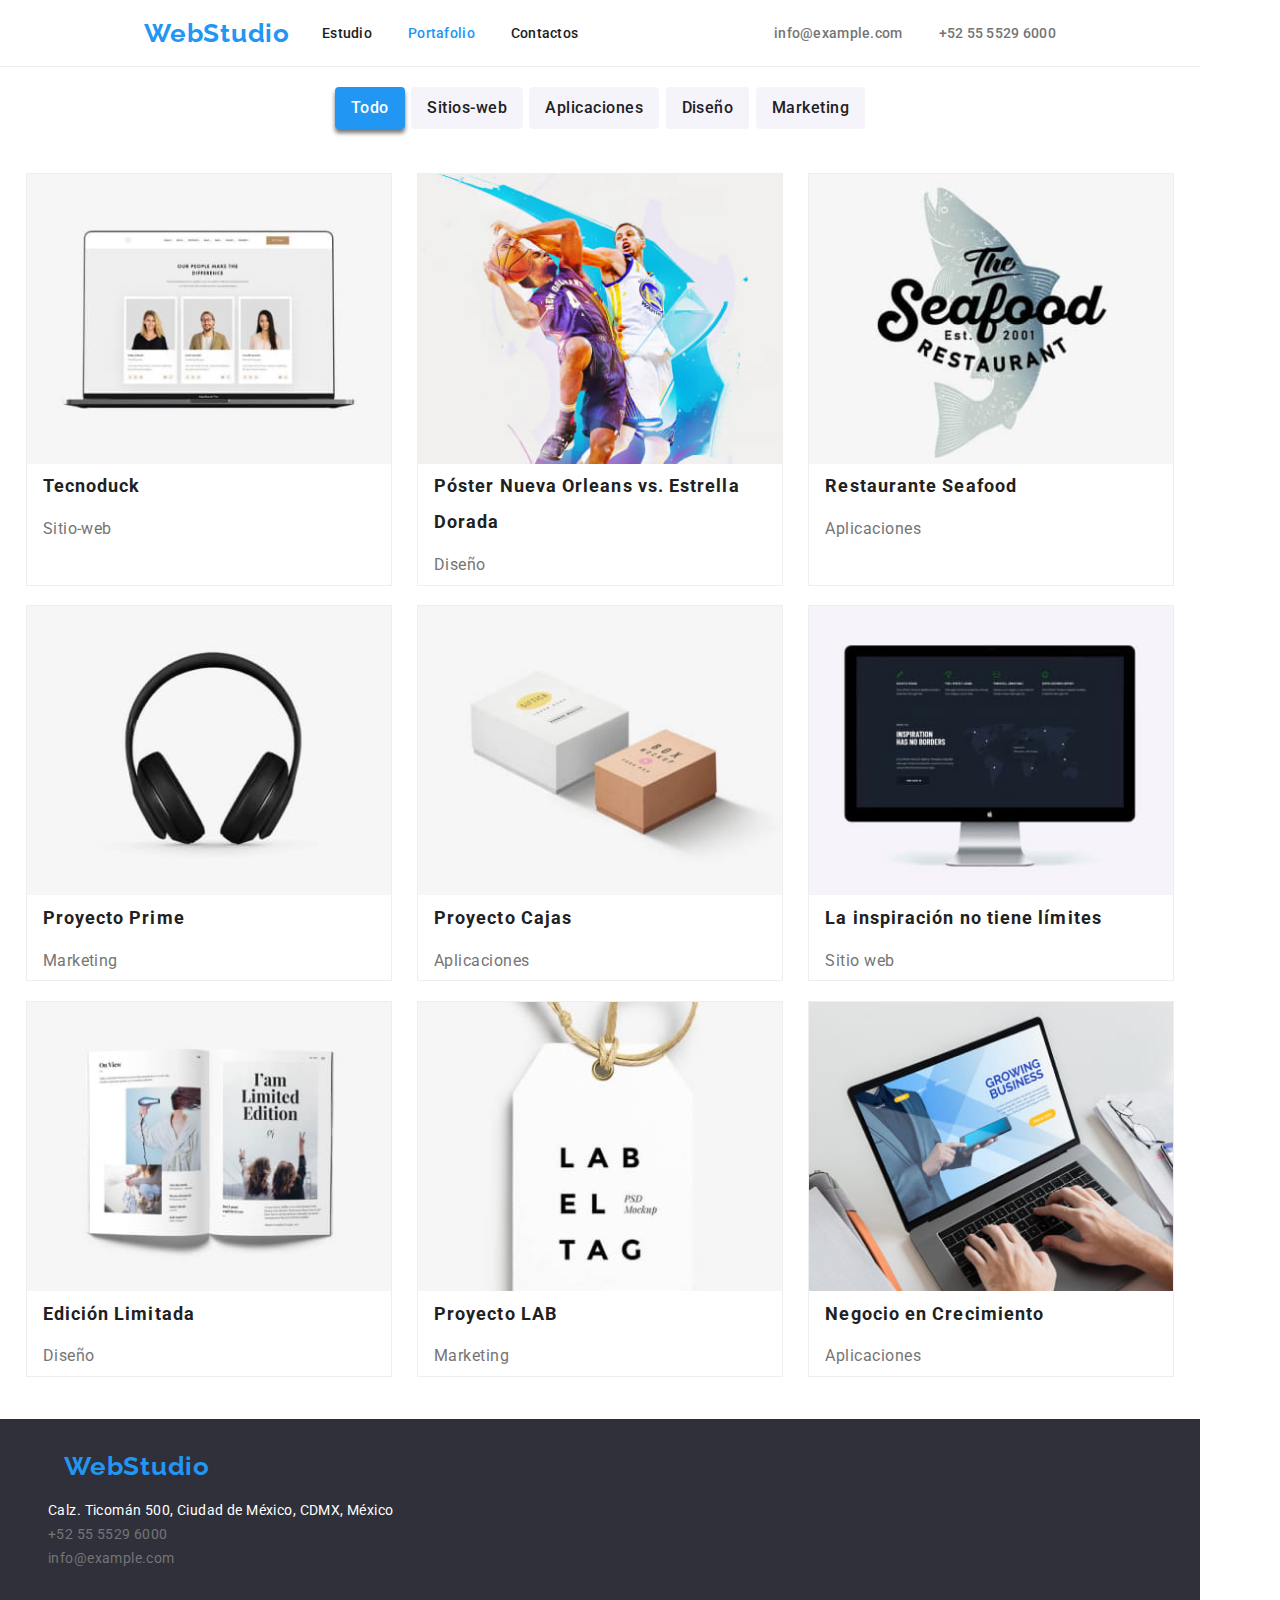
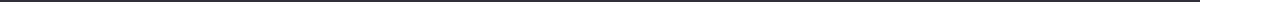
==== portfolio.html @ c77bddb0 "Primera entrega hw 3" ====
<!DOCTYPE html>
<html lang="es">
  <head>
    <meta charset="UTF-8" />
    <meta http-equiv="X-UA-Compatible" content="IE=edge" />
    <meta name="viewport" content="width=device-width, initial-scale=1.0" />
    <link rel="stylesheet" href="./css/styles.css" />
    <link
      rel="stylesheet"
      href="https://cdnjs.cloudflare.com/ajax/libs/modern-normalize/1.0.0/modern-normalize.min.css"
    />
    <link rel="preconnect" href="https://fonts.googleapis.com" />
    <link rel="preconnect" href="https://fonts.gstatic.com" crossorigin />
    <link
      href="https://fonts.googleapis.com/css2?family=Raleway:wght@700&family=Roboto:wght@400;500;700;900&display=swap"
      rel="stylesheet"
    />
    <title>Portafolio</title>
  </head>
  <body>
    <div class="container">
      <header class="barcontainer">
        <div class="navigation">
          <div class="logo-container">
            <a href="./index.html" class="logo" title="WebStudio Home"
              >WebStudio</a
            >
          </div>
          <nav id="pages">
            <ul>
              <li><a href="./index.html" title="Estudio">Estudio</a></li>
              <li>
                <a
                  href="./portfolio.html"
                  class="currentpage"
                  title="Portafolio"
                  >Portafolio</a
                >
              </li>
              <li><a href="#" title="Contactos">Contactos</a></li>
            </ul>
          </nav>
        </div>
        <ul id="contact">
          <li>
            <a
              class="contact-info"
              href="mailto:info@example.com"
              title="WebStudio mail"
              >info@example.com</a
            >
          </li>
          <li>
            <a
              class="contact-info"
              href="tel:+525555296000"
              title="WebStudio phone"
              >+52 55 5529 6000</a
            >
          </li>
        </ul>
      </header>
      <main>
        <section>
          <ul class="filterselect">
            <li>
              <button class="filterbutton activefilter" type="button">
                Todo
              </button>
            </li>
            <li>
              <button class="filterbutton" type="button">Sitios-web</button>
            </li>
            <li>
              <button class="filterbutton" type="button">Aplicaciones</button>
            </li>
            <li><button class="filterbutton" type="button">Diseño</button></li>
            <li>
              <button class="filterbutton" type="button">Marketing</button>
            </li>
          </ul>
          <ul class="cards-container">
            <li class="card">
              <img
                src="./images/port_tecnoduck_site.jpg"
                alt="Tecnoduck"
                width="366"
                height="290"
              />
              <div class="card-body">
                <h3>Tecnoduck</h3>
                <p>Sitio-web</p>
              </div>
            </li>
            <li class="card">
              <img
                src="./images/port_poster-novsgs.jpg"
                alt="Póster Nueva Orleans vs. Estrella Dorada"
                width="366"
                height="290"
              />
              <div class="card-body">
                <h3>Póster Nueva Orleans vs. Estrella Dorada</h3>
                <p>Diseño</p>
              </div>
            </li>
            <li class="card">
              <img
                src="./images/port_seafood_restaurant.jpg"
                alt="Restaurante Seafood"
                width="366"
                height="290"
              />
              <div class="card-body">
                <h3>Restaurante Seafood</h3>
                <p>Aplicaciones</p>
              </div>
            </li>
            <li class="card">
              <img
                src="./images/port_prime_project.jpg"
                alt="Proyecto Prime"
                width="366"
                height="290"
              />
              <div class="card-body">
                <h3>Proyecto Prime</h3>
                <p>Marketing</p>
              </div>
            </li>
            <li class="card">
              <img
                src="./images/port_boxes_project.jpg"
                alt="Proyecto Cajas"
                width="366"
                height="290"
              />
              <div class="card-body">
                <h3>Proyecto Cajas</h3>
                <p>Aplicaciones</p>
              </div>
            </li>
            <li class="card">
              <img
                src="./images/port_inspiration_project.jpg"
                alt="La inspiración no tiene límites"
                width="366"
                height="290"
              />
              <div class="card-body">
                <h3>La inspiración no tiene límites</h3>
                <p>Sitio web</p>
              </div>
            </li>
            <li class="card">
              <img
                src="./images/port_limited_edition.jpg"
                alt="Edición Limitada"
                width="366"
                height="290"
              />
              <div class="card-body">
                <h3>Edición Limitada</h3>
                <p>Diseño</p>
              </div>
            </li>
            <li class="card">
              <img
                src="./images/port_lab_project.jpg"
                alt="Proyecto LAB"
                width="366"
                height="290"
              />
              <div class="card-body">
                <h3>Proyecto LAB</h3>
                <p>Marketing</p>
              </div>
            </li>
            <li class="card">
              <img
                src="./images/port_growing_business.jpg"
                alt="Negocio en crecimiento"
                width="366"
                height="290"
              />
              <div class="card-body">
                <h3>Negocio en Crecimiento</h3>
                <p>Aplicaciones</p>
              </div>
            </li>
          </ul>
        </section>
      </main>
      <footer>
        <a href="./index.html" class="logo" title="WebStudio Home">WebStudio</a>
        <address>
          <ul>
            <li>
              <a
                class="location"
                href="https://goo.gl/maps/7iqiP8JuPV7GnrKV9"
                target="_blank"
                rel="noopener noreferrer"
                >Calz. Ticomán 500, Ciudad de México, CDMX, México</a
              >
            </li>
            <li>
              <a class="contact-info" href="tel:+525555296000"
                >+52 55 5529 6000</a
              >
            </li>
            <li>
              <a class="contact-info" href="mailto:info@example.com"
                >info@example.com</a
              >
            </li>
          </ul>
        </address>
      </footer>
    </div>
  </body>
</html>
---- css/styles.css ----
:root {
    --main-color: #2196F3;
    --teambackground-color: #F5F4FA;
    --footer-color: #2F303A;
    --heading-color: #212121;
    --paragraph-color: #757575;
    --hovereditemtext-color: #fff;
    --hoveredservicebutton-color: #188CE8;
    --border-color: #ECECEC;
    --filterbuttonback-color: #F5F4FA;
    --itemsborder-color:#EEEEEE;
}

* {
    text-decoration: none;
    list-style: none;
    font-family: 'Roboto', sans-serif;
    padding-inline-start: 0;
}

body {
    margin: 0;
}

img {
    display: block;
    max-width: 100%;
    height: auto;
}

p {
    color: var(--paragraph-color);
}

h2, h3, a {
    color: var(--heading-color);
}

header a {
    font-weight: 500;
    font-size: 14px;
    line-height: 16px;
    letter-spacing: 0.02em;
}

footer a {
    font-weight: 400;
    font-size: 14px;
    line-height: 24px;
    letter-spacing: 0.03em;
}

h2 {
    font-weight: 700;
    font-size: 36px;
    line-height: 42px;
    text-align: center;
    letter-spacing: 0.03em;
}

.container {
    max-width: 1200px;
    padding: 0;
    margin: 0;
}

.features, .services, .team {
    padding: 47px 0;
    max-width: 100%;
}

.features-box {
    padding: 0 3rem;
    margin: 0;
}

.services {
    padding: 94px 2rem;
    margin: 0;
}

.currentpage {
    color: var(--main-color);
}

.team {
    background-color: var(--teambackground-color);
    text-align: center;
}

.team-member {
    background-color: var(--hovereditemtext-color);
}

address {
    font-weight: 400;
    font-style: normal;
}

a:hover,
a:focus {
    color: var(--main-color);
}

.presentation {
    height: 600px;
    text-align: center;
    display: flex;
    justify-content: center;
    align-items: center;
}

.presentation h1{
    font-weight: 900;
    font-size: 44px;
    line-height: 60px;
    letter-spacing: 0.06em;
    text-transform: uppercase;
}

.location {
    color: var(--hovereditemtext-color);
}

.contact-info {
    color: var(--paragraph-color);
}

.logo {
    font-family: 'Raleway', sans-serif;
    color: var(--main-color);
    font-weight: 700;
    font-size: 26px;
    line-height: 31px;
    text-align: right;
    letter-spacing: 0.03em;
    margin: 0 1rem;
}

.logo-container {
    display: flex;
    align-items: center;
}

.servicebutton {
    background-color: var(--main-color);
    color: var(--hovereditemtext-color);
    border: none;
    font-weight: 700;
    font-size: 16px;
    line-height: 30px;
    align-items: center;
    text-align: center;
    vertical-align: middle;
    letter-spacing: 0.06em;
    border-radius: 4px;
    padding: 0.5rem 2rem;
}

.servicebutton:hover {
    background-color: var(--hoveredservicebutton-color);
    cursor: pointer;
}

.presentation, footer {
    background-color: var(--footer-color);
    color: var(--hovereditemtext-color);
} 

.features h3 {
    font-weight: 700;
    font-size: 14px;
    line-height: 16px;
    letter-spacing: 0.03em;
    text-transform: uppercase;
}

.team-member h3 {
    font-weight: 500;
    font-size: 16px;
    line-height: 19px;
    text-align: center;
    letter-spacing: 0.03em;
}

.services p {
    font-size: 14px;
    line-height: 24px;
    letter-spacing: 0.03em;
}

.team p {
    font-size: 16px;
    line-height: 19px;
    text-align: center;
    letter-spacing: 0.03em;
}

.barcontainer {
    padding: 0.5rem 8rem;
    display: flex;
    justify-content: space-between;
    border-bottom: 1px solid var(--border-color);
}

.navigation {
    display: flex;
}

#pages li, #contact li {
    display: inline-block;
}

#pages a, #contact a {
    padding: 2rem 1rem;
}

.features li {
    width: 250px;
    height: auto;
    padding: 0;
    margin: 10px;
    display: inline-block;
    vertical-align: top;    
}

.services h2 {
    text-align: center;
}

.services li {
    height: auto;
    margin: 10px;
    display: inline-block;
    text-align: center;
}

.team-members {
    margin: 0;
}

.team li {
    height: auto;
    width: auto;
    margin: 10px;
    display: inline-block;
    text-align: inherit;
    border-radius: 5px;
}

footer {
    padding: 2rem 3rem;
}

footer ul {
    margin-bottom: 0;
}

.filterselect {
    display: flex;
    justify-content: center;
    align-items: center;
}

.filterselect li {
    margin: 0.2rem;
    border: none;
}

.filterbutton {
    font-weight: 500;
    font-size: 16px;
    line-height: 26px;
    text-align: center;
    letter-spacing: 0.03em;
    padding: 0.5rem 1rem;
    color: var(--heading-color);
    background-color: var(--filterbuttonback-color);
    border: none;
    border-radius: 4px;
}

.filterbutton:hover {
    background-color: var(--main-color);
    color: var(--hovereditemtext-color);
    border: none;
    cursor: pointer;
    box-shadow: 0px 4px 4px var(--paragraph-color);
}

.activefilter {
    background-color: var(--main-color);
    color: var(--hovereditemtext-color);
    border: none;
    cursor: pointer;
    box-shadow: 0px 4px 4px var(--paragraph-color);
}

.cards-container {
    width: 100%;
    height: auto;
    padding: 1rem;
    display: flex;
    flex-direction: row;
    flex-wrap: wrap;
    justify-content: space-between;
}

.card {
    margin: 0.6rem;
    width: 366px;
    height: auto;
    border: 1px solid var(--itemsborder-color);
}

.card-body h3 {
    font-weight: 700;
    font-size: 18px;
    line-height: 36px;
    letter-spacing: 0.06em;
    padding: 0.3rem 1rem;
}

.card-body p {
    font-weight: 400;
    font-size: 16px;
    line-height: 30px;
    letter-spacing: 0.03em;
    padding: 0.3rem 1rem;
}

.card h3, .card p {
    margin: 0;
}
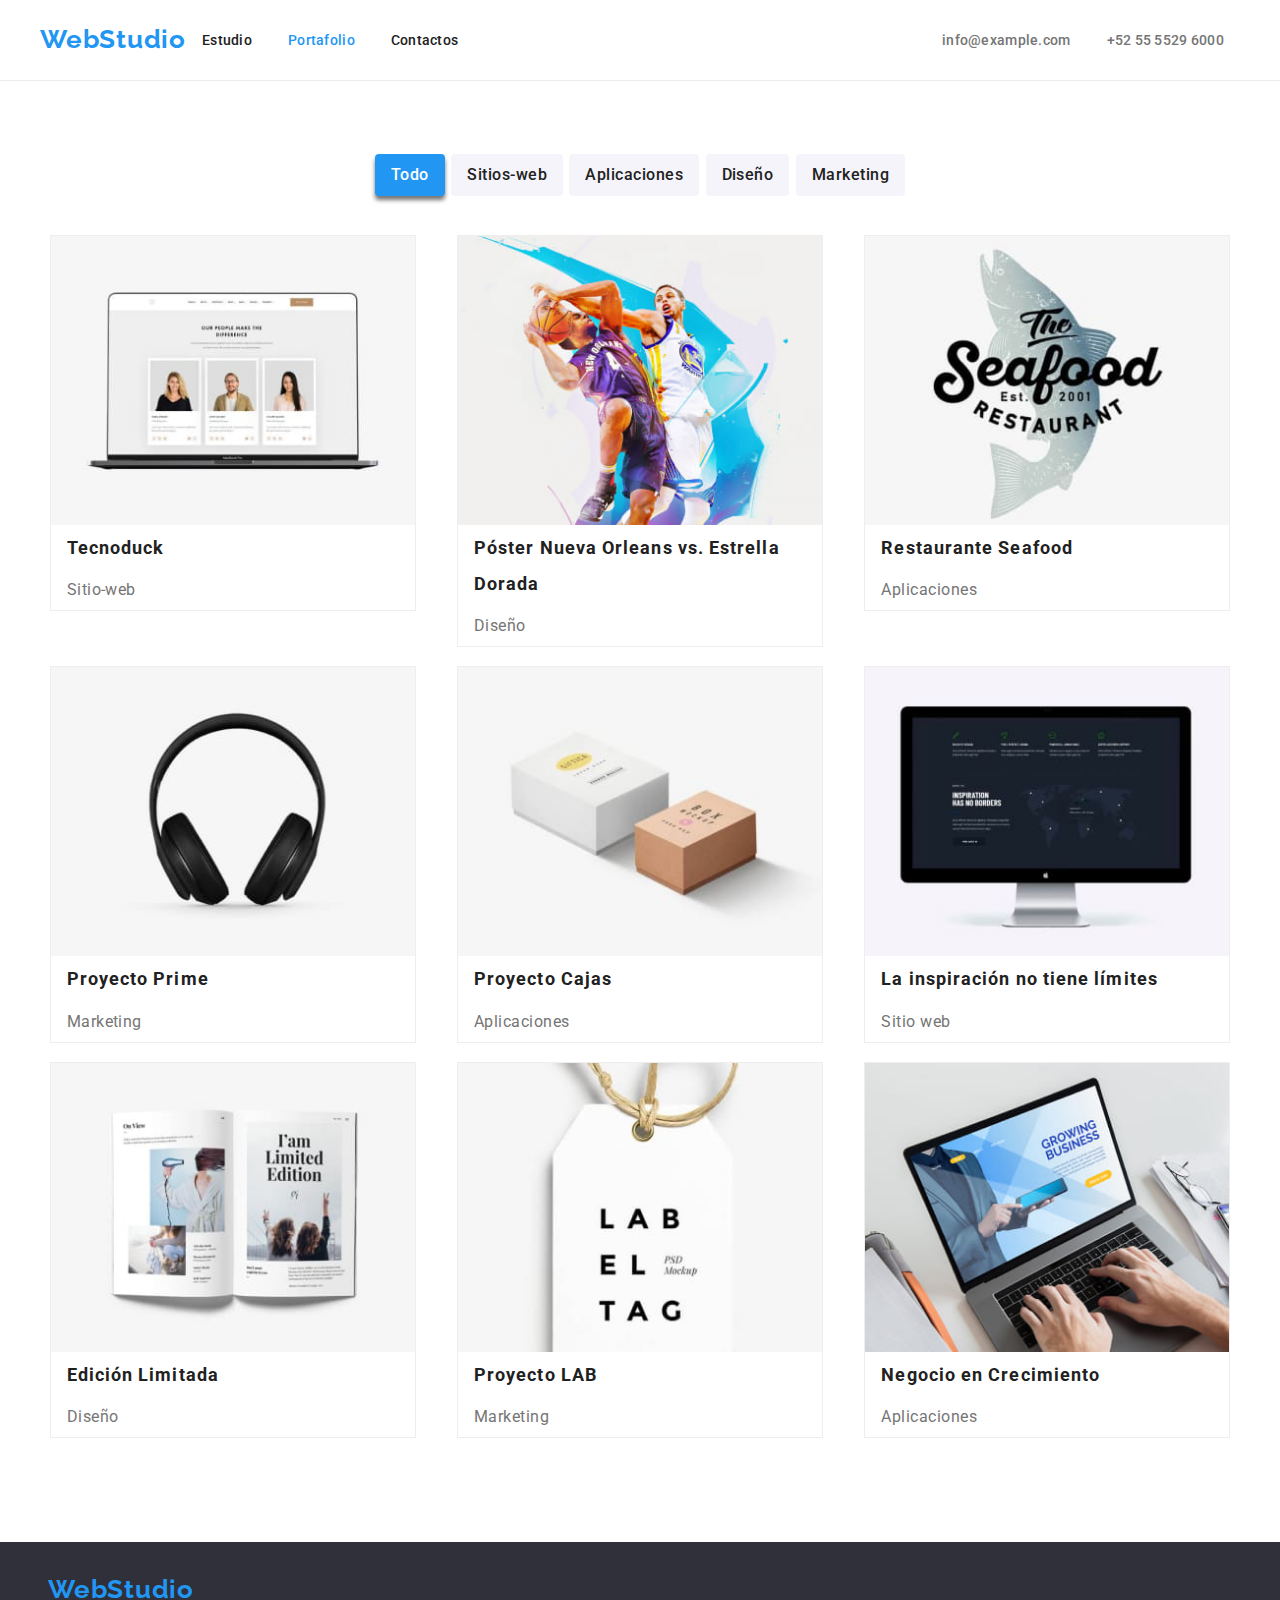
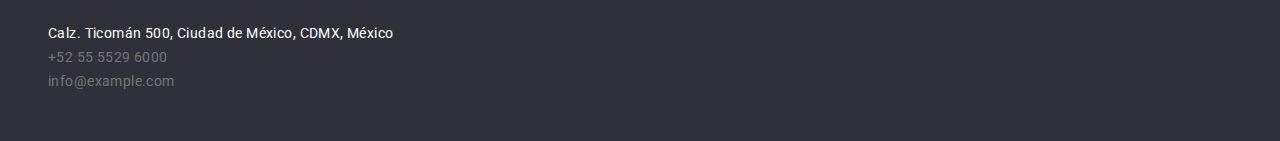
==== commit 75a684f0: "Correcciones aplicadas" ====
--- a/portfolio.html
+++ b/portfolio.html
@@ -18,8 +18,8 @@
     <title>Portafolio</title>
   </head>
   <body>
-    <div class="container">
-      <header class="barcontainer">
+    <header class="barcontainer">
+      <div class="container">
         <div class="navigation">
           <div class="logo-container">
             <a href="./index.html" class="logo" title="WebStudio Home"
@@ -59,139 +59,141 @@
             >
           </li>
         </ul>
-      </header>
-      <main>
-        <section>
-          <ul class="filterselect">
-            <li>
-              <button class="filterbutton activefilter" type="button">
-                Todo
-              </button>
-            </li>
-            <li>
-              <button class="filterbutton" type="button">Sitios-web</button>
-            </li>
-            <li>
-              <button class="filterbutton" type="button">Aplicaciones</button>
-            </li>
-            <li><button class="filterbutton" type="button">Diseño</button></li>
-            <li>
-              <button class="filterbutton" type="button">Marketing</button>
-            </li>
-          </ul>
-          <ul class="cards-container">
-            <li class="card">
-              <img
-                src="./images/port_tecnoduck_site.jpg"
-                alt="Tecnoduck"
-                width="366"
-                height="290"
-              />
-              <div class="card-body">
-                <h3>Tecnoduck</h3>
-                <p>Sitio-web</p>
-              </div>
-            </li>
-            <li class="card">
-              <img
-                src="./images/port_poster-novsgs.jpg"
-                alt="Póster Nueva Orleans vs. Estrella Dorada"
-                width="366"
-                height="290"
-              />
-              <div class="card-body">
-                <h3>Póster Nueva Orleans vs. Estrella Dorada</h3>
-                <p>Diseño</p>
-              </div>
-            </li>
-            <li class="card">
-              <img
-                src="./images/port_seafood_restaurant.jpg"
-                alt="Restaurante Seafood"
-                width="366"
-                height="290"
-              />
-              <div class="card-body">
-                <h3>Restaurante Seafood</h3>
-                <p>Aplicaciones</p>
-              </div>
-            </li>
-            <li class="card">
-              <img
-                src="./images/port_prime_project.jpg"
-                alt="Proyecto Prime"
-                width="366"
-                height="290"
-              />
-              <div class="card-body">
-                <h3>Proyecto Prime</h3>
-                <p>Marketing</p>
-              </div>
-            </li>
-            <li class="card">
-              <img
-                src="./images/port_boxes_project.jpg"
-                alt="Proyecto Cajas"
-                width="366"
-                height="290"
-              />
-              <div class="card-body">
-                <h3>Proyecto Cajas</h3>
-                <p>Aplicaciones</p>
-              </div>
-            </li>
-            <li class="card">
-              <img
-                src="./images/port_inspiration_project.jpg"
-                alt="La inspiración no tiene límites"
-                width="366"
-                height="290"
-              />
-              <div class="card-body">
-                <h3>La inspiración no tiene límites</h3>
-                <p>Sitio web</p>
-              </div>
-            </li>
-            <li class="card">
-              <img
-                src="./images/port_limited_edition.jpg"
-                alt="Edición Limitada"
-                width="366"
-                height="290"
-              />
-              <div class="card-body">
-                <h3>Edición Limitada</h3>
-                <p>Diseño</p>
-              </div>
-            </li>
-            <li class="card">
-              <img
-                src="./images/port_lab_project.jpg"
-                alt="Proyecto LAB"
-                width="366"
-                height="290"
-              />
-              <div class="card-body">
-                <h3>Proyecto LAB</h3>
-                <p>Marketing</p>
-              </div>
-            </li>
-            <li class="card">
-              <img
-                src="./images/port_growing_business.jpg"
-                alt="Negocio en crecimiento"
-                width="366"
-                height="290"
-              />
-              <div class="card-body">
-                <h3>Negocio en Crecimiento</h3>
-                <p>Aplicaciones</p>
-              </div>
-            </li>
-          </ul>
-        </section>
-      </main>
-      <footer>
+      </div>
+    </header>
+    <main>
+      <section>
+        <ul class="container filterselect">
+          <li>
+            <button class="filterbutton activefilter" type="button">
+              Todo
+            </button>
+          </li>
+          <li>
+            <button class="filterbutton" type="button">Sitios-web</button>
+          </li>
+          <li>
+            <button class="filterbutton" type="button">Aplicaciones</button>
+          </li>
+          <li><button class="filterbutton" type="button">Diseño</button></li>
+          <li>
+            <button class="filterbutton" type="button">Marketing</button>
+          </li>
+        </ul>
+        <ul class="container cards-container">
+          <li class="card">
+            <img
+              src="./images/port_tecnoduck_site.jpg"
+              alt="Tecnoduck"
+              width="366"
+              height="290"
+            />
+            <div class="card-body">
+              <h3>Tecnoduck</h3>
+              <p>Sitio-web</p>
+            </div>
+          </li>
+          <li class="card">
+            <img
+              src="./images/port_poster-novsgs.jpg"
+              alt="Póster Nueva Orleans vs. Estrella Dorada"
+              width="366"
+              height="290"
+            />
+            <div class="card-body">
+              <h3>Póster Nueva Orleans vs. Estrella Dorada</h3>
+              <p>Diseño</p>
+            </div>
+          </li>
+          <li class="card">
+            <img
+              src="./images/port_seafood_restaurant.jpg"
+              alt="Restaurante Seafood"
+              width="366"
+              height="290"
+            />
+            <div class="card-body">
+              <h3>Restaurante Seafood</h3>
+              <p>Aplicaciones</p>
+            </div>
+          </li>
+          <li class="card">
+            <img
+              src="./images/port_prime_project.jpg"
+              alt="Proyecto Prime"
+              width="366"
+              height="290"
+            />
+            <div class="card-body">
+              <h3>Proyecto Prime</h3>
+              <p>Marketing</p>
+            </div>
+          </li>
+          <li class="card">
+            <img
+              src="./images/port_boxes_project.jpg"
+              alt="Proyecto Cajas"
+              width="366"
+              height="290"
+            />
+            <div class="card-body">
+              <h3>Proyecto Cajas</h3>
+              <p>Aplicaciones</p>
+            </div>
+          </li>
+          <li class="card">
+            <img
+              src="./images/port_inspiration_project.jpg"
+              alt="La inspiración no tiene límites"
+              width="366"
+              height="290"
+            />
+            <div class="card-body">
+              <h3>La inspiración no tiene límites</h3>
+              <p>Sitio web</p>
+            </div>
+          </li>
+          <li class="card">
+            <img
+              src="./images/port_limited_edition.jpg"
+              alt="Edición Limitada"
+              width="366"
+              height="290"
+            />
+            <div class="card-body">
+              <h3>Edición Limitada</h3>
+              <p>Diseño</p>
+            </div>
+          </li>
+          <li class="card">
+            <img
+              src="./images/port_lab_project.jpg"
+              alt="Proyecto LAB"
+              width="366"
+              height="290"
+            />
+            <div class="card-body">
+              <h3>Proyecto LAB</h3>
+              <p>Marketing</p>
+            </div>
+          </li>
+          <li class="card">
+            <img
+              src="./images/port_growing_business.jpg"
+              alt="Negocio en crecimiento"
+              width="366"
+              height="290"
+            />
+            <div class="card-body">
+              <h3>Negocio en Crecimiento</h3>
+              <p>Aplicaciones</p>
+            </div>
+          </li>
+        </ul>
+      </section>
+    </main>
+    <footer>
+      <div class="container footer-container">
         <a href="./index.html" class="logo" title="WebStudio Home">WebStudio</a>
         <address>
           <ul>
@@ -216,7 +218,7 @@
             </li>
           </ul>
         </address>
-      </footer>
-    </div>
+      </div>
+    </footer>
   </body>
 </html>
--- a/css/styles.css
+++ b/css/styles.css
@@ -60,36 +60,55 @@
 
 .container {
     max-width: 1200px;
-    padding: 0;
-    margin: 0;
-}
-
-.features, .services, .team {
-    padding: 47px 0;
-    max-width: 100%;
+    height: 80px;
+    margin: 0 auto;
+    display: flex;
+    align-items: center;
+    justify-content: space-between;
+}
+
+.features, .services {
+    padding: 95px 0;
+    height: auto;
+    width: 100%;
+    margin: 0 auto;
 }
 
 .features-box {
-    padding: 0 3rem;
-    margin: 0;
-}
-
-.services {
-    padding: 94px 2rem;
-    margin: 0;
+    width: 100%;
+    height: auto;
+    display: flex;
+    justify-content: space-around;
+}
+
+.team {
+    background-color: var(--teambackground-color);
+    text-align: center;
+    padding: 95px 0;
+}
+
+.team-members {
+    height: auto;
+    width: 100%;
+    margin: 0 auto;
+}
+
+.footer-container {
+    height: auto;
+    width: 100%;
+    margin: 0 auto;
+    display: flex;
+    flex-direction: column;
+    align-items: flex-start;
+    justify-content: left;
+}
+
+.team-member {
+    background-color: var(--hovereditemtext-color);
 }
 
 .currentpage {
     color: var(--main-color);
-}
-
-.team {
-    background-color: var(--teambackground-color);
-    text-align: center;
-}
-
-.team-member {
-    background-color: var(--hovereditemtext-color);
 }
 
 address {
@@ -134,7 +153,6 @@
     line-height: 31px;
     text-align: right;
     letter-spacing: 0.03em;
-    margin: 0 1rem;
 }
 
 .logo-container {
@@ -197,9 +215,6 @@
 }
 
 .barcontainer {
-    padding: 0.5rem 8rem;
-    display: flex;
-    justify-content: space-between;
     border-bottom: 1px solid var(--border-color);
 }
 
@@ -233,10 +248,6 @@
     margin: 10px;
     display: inline-block;
     text-align: center;
-}
-
-.team-members {
-    margin: 0;
 }
 
 .team li {
@@ -252,14 +263,11 @@
     padding: 2rem 3rem;
 }
 
-footer ul {
-    margin-bottom: 0;
-}
-
 .filterselect {
     display: flex;
     justify-content: center;
     align-items: center;
+    padding: 94px 0px 50px 0px;
 }
 
 .filterselect li {
@@ -299,11 +307,12 @@
 .cards-container {
     width: 100%;
     height: auto;
-    padding: 1rem;
+    padding-bottom: 94px;
     display: flex;
     flex-direction: row;
     flex-wrap: wrap;
     justify-content: space-between;
+    align-items: flex-start;
 }
 
 .card {
